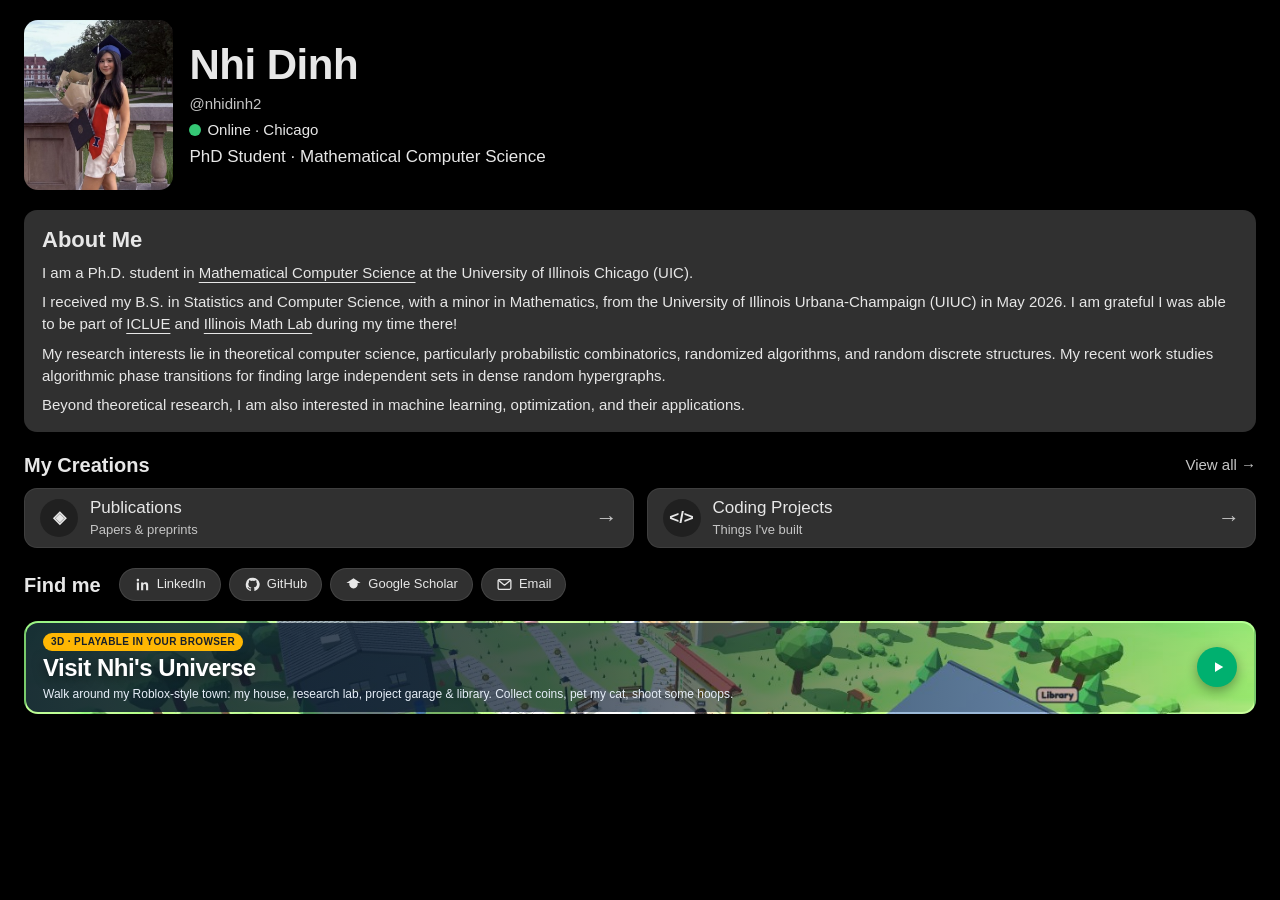
==== index.html @ 048b8894 "Replace flashy PLAY pill with a small round play button Co-Authored-By: Claude Opus 5.5 <noreply@ant" ====
<!doctype html>
<html lang="en">
<head>
  <meta charset="utf-8">
  <meta name="viewport" content="width=device-width, initial-scale=1, viewport-fit=cover">
  <meta name="description" content="Nhi Dinh — math & theoretical computer science PhD student at UIC.">
  <title>Nhi Dinh | Mathematical Computer Science</title>
  <link rel="icon" href="data:image/svg+xml,%3Csvg xmlns='http://www.w3.org/2000/svg' viewBox='0 0 32 32'%3E%3Crect fill='%23000' width='32' height='32' rx='9'/%3E%3Ctext x='16' y='22' text-anchor='middle' font-size='19' font-family='Arial' font-weight='bold' fill='white'%3Eni%3C/text%3E%3C/svg%3E">
  <link rel="stylesheet" href="css/profile.css?v=20261106-playbtn">
</head>
<body>
  <a class="skip-link" href="#main">Skip to main content</a>
  <main id="main" class="profile">

    <section class="card head-card" aria-labelledby="displayName">
      <img class="avatar-box" src="assets/nhi-photo-center.jpg" width="580" height="660" alt="Nhi Dinh in a graduation cap at the University of Illinois Urbana-Champaign">
      <div class="head-info">
        <h1 id="displayName"></h1>
        <p class="handle" id="handle"></p>
        <p class="status"><span class="dot" aria-hidden="true"></span><span id="status"></span></p>
        <p class="title" id="title"></p>
      </div>
    </section>


    <section class="card about" aria-labelledby="about-title">
      <h2 id="about-title">About Me</h2>
      <div class="bio-copy" id="aboutText"></div>
    </section>

    <section class="creations-section" aria-labelledby="creations-title">
      <div class="row-title">
        <h2 id="creations-title">My Creations</h2>
        <a href="#portfolio" id="viewAll">View all <span aria-hidden="true">→</span></a>
      </div>
      <div class="creations" id="creations"></div>
    </section>

    <footer class="contact" aria-labelledby="contact-title">
      <h2 id="contact-title">Find me</h2>
      <ul class="contact-links" id="contactLinks"></ul>
    </footer>

    <section class="universe-section" aria-label="Interactive portfolio">
      <a class="visit" href="universe/" aria-describedby="visitSub">
        <span class="visit-copy">
          <span class="visit-tag">3D · playable in your browser</span>
          <span class="visit-title">Visit Nhi's Universe</span>
          <span class="visit-sub" id="visitSub">Walk around my Roblox-style town: my house, research lab, project garage &amp; library. Collect coins, pet my cat, shoot some hoops.</span>
        </span>
        <span class="visit-play" aria-hidden="true"><svg viewBox="0 0 24 24"><path d="M8 5.5v13l11-6.5z"/></svg></span>
      </a>
    </section>

  </main>

  <dialog id="portfolioDialog" aria-labelledby="dialogTitle">
    <header class="dialog-head"><h2 id="dialogTitle" class="sr-only">Portfolio</h2><button class="dialog-close" type="button" aria-label="Close portfolio">×</button></header>
    <div id="dialogContent"></div>
  </dialog>

  <script src="js/content.js?v=20261025-random-pdf"></script>
  <script src="js/profile.js?v=20261025-mcs-link"></script>
</body>
</html>
---- css/profile.css ----
:root {
  color-scheme: dark;
  --background: #000;
  --panel: #303030;
  --text: #e7e7e7;
  --muted: #c5c5c5;
  --line: #242424;
  font-family: -apple-system, BlinkMacSystemFont, "Segoe UI", sans-serif;
  color: var(--text);
  background: var(--background);
}
* { box-sizing: border-box; }
body { margin: 0; background: var(--background); font-size: 20px; line-height: 1.5; }
button, a { -webkit-tap-highlight-color: transparent; }
button { font: inherit; color: inherit; }
a { color: inherit; }
h1, h2, h3, p { margin: 0; }
h1, h2, h3 { font-weight: 600; }
button, a { touch-action: manipulation; }
:focus-visible { outline: 3px solid #69b9ff; outline-offset: 5px; }
.skip-link { position: fixed; top: -100px; left: 24px; z-index: 10; background: #eee; color: #111; padding: 10px 16px; border-radius: 8px; }
.skip-link:focus { top: 10px; }
.sr-only { position: absolute; width: 1px; height: 1px; padding: 0; overflow: hidden; clip-path: inset(50%); white-space: nowrap; }
.profile {
  width: 100%;
  min-height: 100svh;
  margin: 0;
  padding: 24px;
  display: flex;
  flex-direction: column;
  gap: 19px;
}
.card { background: var(--panel); border-radius: 13px; }
.head-card { display: flex; flex-wrap: wrap; align-items: center; gap: 20px; min-height: 179px; background: none; border-radius: 0; }
.head-card .visit { flex: 1 1 520px; margin-left: auto; min-height: 179px; padding: 20px 24px; }
.head-card .visit-title { font-size: 32px; }
.head-card .visit-sub { font-size: 16px; }
.avatar-box { flex: 0 0 auto; width: auto; height: 220px; aspect-ratio: 967 / 1100; border-radius: 16px; background: #222; object-fit: cover; }
.head-info { min-width: 0; flex: 1 1 180px; }
.head-info h1 { font-size: 46px; line-height: 1.15; margin-bottom: 7px; letter-spacing: -.5px; }
.handle { color: var(--muted); font-size: 20px; line-height: 1.5; }
.status { display: flex; align-items: center; gap: 7px; margin-top: 10px; font-size: 20px; line-height: 1.5; }
.dot { flex: 0 0 19px; height: 19px; border-radius: 50%; background: #35c875; }
.title { font-size: 23px; margin-top: 12px; line-height: 1.5; }
.about { padding: 19px; }
.about h2 { font-size: 26px; line-height: 1.4; }
.bio-copy { margin-top: 18px; }
.bio-copy p { max-width: 1080px; margin: 0 0 16px; font-size: 20px; line-height: 1.65; letter-spacing: 0; }
.bio-copy .bio-intro { font-size: 24px; font-weight: 600; }
.bio-copy strong { color: #fff; font-weight: 600; }
.bio-copy a { color: #e7e7e7; text-underline-offset: 4px; }
.bio-email { margin-top: 20px !important; }
.research-interests { margin-top: 25px; padding-top: 21px; border-top: 1px solid #4a4a4a; }
.research-interests h3 { font-size: 22px; line-height: 1.4; }
.research-interests ul { margin: 13px 0 0; padding-left: 25px; }
.research-interests li { margin: 7px 0; font-size: 18px; line-height: 1.5; }
.row-title { display: flex; justify-content: space-between; align-items: center; gap: 12px; margin: 2px 0 14px; }
.row-title h2 { font-size: 26px; line-height: 1.5; }
.row-title a { font-size: 20px; color: var(--muted); text-decoration: none; white-space: nowrap; }
.row-title a:hover { color: #fff; text-decoration: underline; }
.creations { display: grid; grid-template-columns: repeat(2, minmax(0, 1fr)); gap: 13px; }
.creation-button { min-height: 112px; display: grid; grid-template-columns: auto 1fr auto; align-items: center; gap: 18px; padding: 19px 22px; color: var(--text); text-align: left; background: var(--panel); border: 1px solid #ffffff12; border-radius: 13px; cursor: pointer; transition: background .18s ease, border-color .18s ease, transform .18s ease; }
.creation-icon { width: 58px; height: 58px; display: grid; place-items: center; border-radius: 50%; background: #202020; font-size: 22px; font-weight: 600; }
.creation-copy { display: flex; flex-direction: column; }
.creation-copy strong { font-size: 23px; font-weight: 500; line-height: 1.35; }
.creation-copy small { color: var(--muted); font-size: 16px; line-height: 1.5; margin-top: 2px; }
.creation-arrow { color: var(--muted); font-size: 28px; transition: transform .18s ease; }
@media (hover: hover) {
  .creation-button:hover { background: #383838; border-color: #ffffff38; transform: translateY(-2px); }
  .creation-button:hover .creation-arrow { transform: translateX(4px); }
}
.badges { list-style: none; padding: 0; margin: 0; display: grid; grid-template-columns: repeat(4, minmax(0, 1fr)); gap: 12px; text-align: center; }
.badges li { font-size: 16px; line-height: 1.5; letter-spacing: .3px; }
.badge-icon { width: 93px; height: 93px; margin: 0 auto 3px; border-radius: 50%; display: grid; place-items: center; background: #222; }
.badge-icon svg { width: 32px; height: 32px; fill: none; stroke: #eaeaea; stroke-width: 1.8; stroke-linecap: round; stroke-linejoin: round; }
/* "Visit Nhi's Universe" banner: a window into the game */
.visit { position: relative; display: flex; align-items: center; justify-content: space-between; gap: 20px; min-height: 230px; padding: 26px 28px; overflow: hidden; color: #fff; text-decoration: none; border-radius: 18px; isolation: isolate;
  background: url("../assets/universe-preview.jpg") center 40% / cover no-repeat, #5cbf4a; border: 2px solid #ffffff2e;
  transition: transform .2s ease, box-shadow .2s ease; }
.visit::before { content: ""; position: absolute; inset: 0; z-index: -1; background: linear-gradient(90deg, #0b1a2ee6 0%, #0b1a2eb3 45%, #0b1a2e1a 100%); }
.visit-copy { display: flex; flex-direction: column; gap: 8px; max-width: 620px; }
.visit-tag { align-self: flex-start; padding: 3px 11px; border-radius: 99px; background: #ffb703; color: #17202b; font-size: 14px; font-weight: 700; letter-spacing: .4px; text-transform: uppercase; }
.visit-title { font-size: 38px; font-weight: 800; line-height: 1.1; letter-spacing: -.5px; text-shadow: 0 2px 12px #0008; }
.visit-sub { color: #e6eef8; font-size: 18px; line-height: 1.45; }
.visit-play { flex: 0 0 auto; display: inline-flex; align-items: center; justify-content: center; width: 56px; height: 56px; border-radius: 50%; background: #00b06f; color: #fff; box-shadow: 0 4px 12px #0005; transition: transform .15s ease, background .15s ease; }
.visit-play svg { width: 24px; height: 24px; margin-left: 3px; fill: currentColor; }
@media (hover: hover) {
  .visit:hover { transform: translateY(-2px); }
  .visit:hover .visit-play { background: #00c47c; }
}
.visit:active .visit-play { transform: scale(.95); }


/* contact row */
.contact { margin: 0; padding: 0; }
.contact h2 { font-size: 26px; line-height: 1.4; margin-bottom: 14px; }
.contact-links { list-style: none; margin: 0; padding: 0; display: flex; flex-wrap: wrap; gap: 12px; }
.contact-links a { display: inline-flex; align-items: center; gap: 10px; padding: 12px 20px; border-radius: 99px; background: var(--panel); border: 1px solid #ffffff1a; text-decoration: none; font-size: 18px; transition: background .18s ease, transform .18s ease; }
.contact-links a:hover { background: #3c3c3c; transform: translateY(-2px); }
.contact-links svg { width: 22px; height: 22px; fill: none; stroke: currentColor; stroke-width: 1.8; stroke-linecap: round; stroke-linejoin: round; }
dialog { width: min(820px, calc(100% - 32px)); max-height: calc(100dvh - 48px); padding: 24px; color: var(--text); background: #202020; border: 1px solid #555; border-radius: 16px; }
dialog::backdrop { background: #000c; }
body:has(dialog[open]) { overflow: hidden; }
.dialog-head { position: sticky; top: 0; z-index: 1; height: 0; display: flex; justify-content: flex-end; }
.dialog-head h2 { font-size: 28px; }
.dialog-close { border: 1px solid #666; border-radius: 50%; background: #333; width: 40px; height: 40px; flex: 0 0 40px; cursor: pointer; font-size: 28px; line-height: 1; }
.detail-section + .detail-section { margin-top: 28px; }
.detail-section > h3 { font-size: 23px; margin-bottom: 12px; }
.detail-entry { background: #303030; border-radius: 10px; padding: 18px; margin: 10px 0; font-size: 16px; }
.detail-entry h4 { margin: 0 0 7px; font-size: 19px; }
.detail-entry p { margin: 6px 0; }
.detail-entry .meta { color: #bcbcbc; }
.course-list { margin: 6px 0 0; padding-left: 22px; }
.course-list li { margin: 3px 0; }
.detail-entry a { display: inline-block; margin-top: 8px; text-underline-offset: 4px; }

/* Compact spacing with the original stacked sections. */
@media (min-width: 900px) {
  body { font-size: 16px; line-height: 1.45; }
  .profile {
    min-height: 100svh;
    padding: 20px 24px;
    display: flex;
    flex-direction: column;
    gap: 20px;
  }
  .profile > * { flex: 0 0 auto; }
  .head-card { flex-wrap: nowrap; gap: 16px; min-height: 88px; }
  .avatar-box { height: 170px; border-radius: 14px; }
  .head-info h1 { font-size: 42px; line-height: 1.15; margin-bottom: 4px; }
  .handle { font-size: 15px; line-height: 1.4; }
  .status { gap: 6px; margin-top: 5px; font-size: 15px; line-height: 1.4; }
  .dot { flex-basis: 12px; height: 12px; }
  .title { margin-top: 5px; font-size: 17px; line-height: 1.4; }

  .about { padding: 16px 18px; }
  .about h2 { font-size: 22px; line-height: 1.3; }
  .bio-copy { margin-top: 7px; display: block; }
  .bio-copy p { max-width: none; margin: 0 0 8px; font-size: 15px; line-height: 1.45; }
  .bio-copy p:last-child { margin-bottom: 0; }
  .bio-email { margin-top: 0 !important; }
  .research-interests { margin-top: 7px; padding-top: 7px; }
  .research-interests h3 { font-size: 15px; line-height: 1.3; }
  .research-interests ul { margin: 4px 0 0; padding-left: 22px; }
  .research-interests li { margin: 2px 0; font-size: 15px; line-height: 1.4; }

  .creations-section { grid-column: 1; min-width: 0; }
  .badges-section { grid-column: 2; min-width: 0; }
  .row-title { margin: 0 0 10px; }
  .row-title h2 { font-size: 20px; line-height: 1.3; }
  .row-title a { font-size: 15px; }
  .creation-button { min-height: 60px; gap: 12px; padding: 8px 15px; }
  .creation-icon { width: 38px; height: 38px; font-size: 17px; }
  .creation-copy strong { font-size: 17px; line-height: 1.3; }
  .creation-copy small { font-size: 13px; line-height: 1.4; margin-top: 1px; }
  .creation-arrow { font-size: 22px; }
  .badges { gap: 8px; }
  .badges li { font-size: 12px; line-height: 1.35; letter-spacing: .1px; }
  .badge-icon { width: 40px; height: 40px; margin-bottom: 3px; }
  .badge-icon svg { width: 25px; height: 25px; }

  .contact { margin: 0; padding: 0; min-width: 0; display: flex; align-items: center; gap: 18px; }
  .contact h2 { margin: 0; font-size: 20px; line-height: 1.3; }
  .contact-links { display: flex; gap: 8px; }
  .contact-links a { justify-content: center; gap: 6px; min-width: 0; padding: 6px 14px; font-size: 13px; white-space: nowrap; }
  .contact-links svg { width: 17px; height: 17px; flex: 0 0 17px; }

  .universe-section { min-width: 0; }
  .visit { height: auto; min-height: 90px; gap: 14px; padding: 10px 17px; border-radius: 14px; animation: none; }
  .visit-copy { gap: 4px; max-width: none; }
  .visit-tag { padding: 2px 8px; font-size: 10px; }
  .visit-title { font-size: 24px; }
  .visit-sub { font-size: 12px; line-height: 1.35; }
  .visit-play { width: 40px; height: 40px; }
  .visit-play svg { width: 18px; height: 18px; margin-left: 2px; }
}

@media (max-width: 899px) {
  body { font-size: 16px; }
  .profile { width: 100%; padding: 16px 14px; gap: 18px; }
  .head-card { gap: 15px; min-height: 128px; }
  .head-card .avatar-box + .head-info { flex-basis: 0; }
  .head-card .visit { flex-basis: 100%; }
  .avatar-box { height: 150px; border-radius: 14px; }
  .head-info h1 { font-size: 32px; margin-bottom: 3px; }
  .handle, .status { font-size: 15px; }
  .status { margin-top: 5px; gap: 5px; }
  .dot { flex-basis: 12px; height: 12px; }
  .title { font-size: 16px; line-height: 1.4; margin-top: 7px; }
  .about { padding: 16px; }
  .about h2, .row-title h2 { font-size: 22px; }
  .bio-copy { margin-top: 13px; }
  .bio-copy p { font-size: 16px; line-height: 1.65; margin-bottom: 13px; }
  .bio-copy .bio-intro { font-size: 19px; }
  .research-interests { margin-top: 20px; padding-top: 17px; }
  .research-interests h3 { font-size: 19px; }
  .research-interests li { font-size: 15px; }
  .row-title { margin-bottom: 10px; }
  .row-title a { font-size: 16px; }
  .creations { gap: 10px; }
  .creation-button { min-height: 92px; gap: 10px; padding: 13px; }
  .creation-icon { width: 42px; height: 42px; font-size: 16px; }
  .creation-copy strong { font-size: 17px; }
  .creation-copy small { font-size: 12px; }
  .creation-arrow { font-size: 21px; }
  .badge-icon { width: 62px; height: 62px; }
  .badge-icon svg { width: 26px; height: 26px; }
  .badges { gap: 4px; }
  .badges li { font-size: 12px; letter-spacing: 0; }
  .visit, .head-card .visit { flex-direction: column; align-items: stretch; min-height: 0; padding: 20px 18px; gap: 16px; }
  .visit::before { background: linear-gradient(180deg, #0b1a2ecc 0%, #0b1a2e99 60%, #0b1a2e55 100%); }
  .visit-title, .head-card .visit-title { font-size: 28px; }
  .visit-sub, .head-card .visit-sub { font-size: 15px; }
  .visit-tag { font-size: 12px; }
  .visit-play { align-self: flex-start; width: 48px; height: 48px; }
  .visit-play svg { width: 20px; height: 20px; }
  .contact h2 { font-size: 22px; }
  .contact-links { gap: 8px; }
  .contact-links a { font-size: 15px; padding: 10px 15px; }
}
@media (prefers-reduced-motion: reduce) { *, *::before, *::after { scroll-behavior: auto !important; transition: none !important; animation: none !important; } }
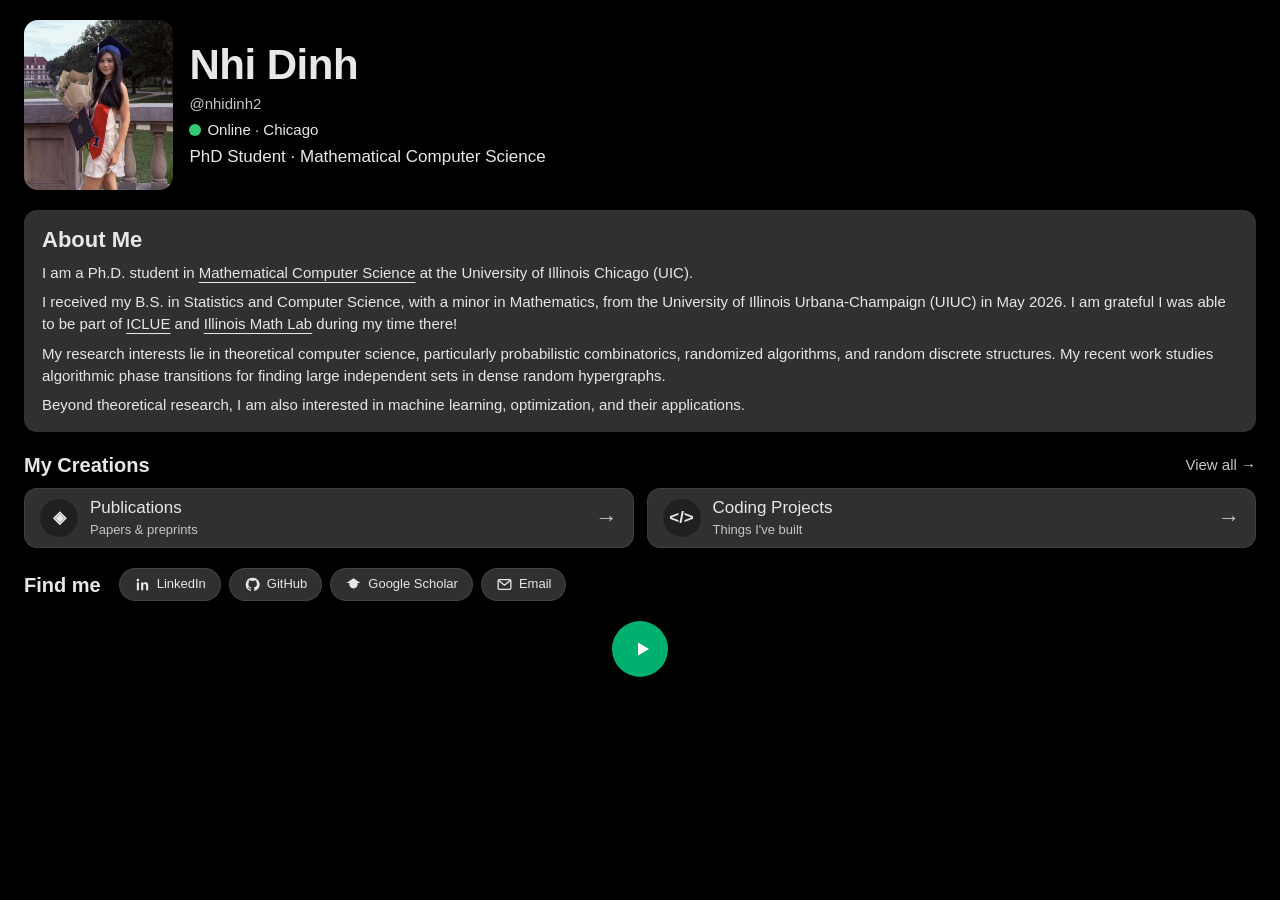
==== commit 4eb33901: "Replace the Roblox universe banner with a simple play button Co-Authored-By: Claude Opus 5.5 <norepl" ====
--- a/index.html
+++ b/index.html
@@ -6,7 +6,7 @@
   <meta name="description" content="Nhi Dinh — math & theoretical computer science PhD student at UIC.">
   <title>Nhi Dinh | Mathematical Computer Science</title>
   <link rel="icon" href="data:image/svg+xml,%3Csvg xmlns='http://www.w3.org/2000/svg' viewBox='0 0 32 32'%3E%3Crect fill='%23000' width='32' height='32' rx='9'/%3E%3Ctext x='16' y='22' text-anchor='middle' font-size='19' font-family='Arial' font-weight='bold' fill='white'%3Eni%3C/text%3E%3C/svg%3E">
-  <link rel="stylesheet" href="css/profile.css?v=20261106-playbtn">
+  <link rel="stylesheet" href="css/profile.css?v=20261106-playonly">
 </head>
 <body>
   <a class="skip-link" href="#main">Skip to main content</a>
@@ -42,14 +42,7 @@
     </footer>
 
     <section class="universe-section" aria-label="Interactive portfolio">
-      <a class="visit" href="universe/" aria-describedby="visitSub">
-        <span class="visit-copy">
-          <span class="visit-tag">3D · playable in your browser</span>
-          <span class="visit-title">Visit Nhi's Universe</span>
-          <span class="visit-sub" id="visitSub">Walk around my Roblox-style town: my house, research lab, project garage &amp; library. Collect coins, pet my cat, shoot some hoops.</span>
-        </span>
-        <span class="visit-play" aria-hidden="true"><svg viewBox="0 0 24 24"><path d="M8 5.5v13l11-6.5z"/></svg></span>
-      </a>
+      <a class="play-btn" href="universe/" aria-label="Play Nhi's Universe" title="Play Nhi's Universe"><svg viewBox="0 0 24 24" aria-hidden="true"><path d="M8 5.5v13l11-6.5z"/></svg></a>
     </section>
 
   </main>
--- a/css/profile.css
+++ b/css/profile.css
@@ -32,9 +32,6 @@
 }
 .card { background: var(--panel); border-radius: 13px; }
 .head-card { display: flex; flex-wrap: wrap; align-items: center; gap: 20px; min-height: 179px; background: none; border-radius: 0; }
-.head-card .visit { flex: 1 1 520px; margin-left: auto; min-height: 179px; padding: 20px 24px; }
-.head-card .visit-title { font-size: 32px; }
-.head-card .visit-sub { font-size: 16px; }
 .avatar-box { flex: 0 0 auto; width: auto; height: 220px; aspect-ratio: 967 / 1100; border-radius: 16px; background: #222; object-fit: cover; }
 .head-info { min-width: 0; flex: 1 1 180px; }
 .head-info h1 { font-size: 46px; line-height: 1.15; margin-bottom: 7px; letter-spacing: -.5px; }
@@ -73,22 +70,13 @@
 .badges li { font-size: 16px; line-height: 1.5; letter-spacing: .3px; }
 .badge-icon { width: 93px; height: 93px; margin: 0 auto 3px; border-radius: 50%; display: grid; place-items: center; background: #222; }
 .badge-icon svg { width: 32px; height: 32px; fill: none; stroke: #eaeaea; stroke-width: 1.8; stroke-linecap: round; stroke-linejoin: round; }
-/* "Visit Nhi's Universe" banner: a window into the game */
-.visit { position: relative; display: flex; align-items: center; justify-content: space-between; gap: 20px; min-height: 230px; padding: 26px 28px; overflow: hidden; color: #fff; text-decoration: none; border-radius: 18px; isolation: isolate;
-  background: url("../assets/universe-preview.jpg") center 40% / cover no-repeat, #5cbf4a; border: 2px solid #ffffff2e;
-  transition: transform .2s ease, box-shadow .2s ease; }
-.visit::before { content: ""; position: absolute; inset: 0; z-index: -1; background: linear-gradient(90deg, #0b1a2ee6 0%, #0b1a2eb3 45%, #0b1a2e1a 100%); }
-.visit-copy { display: flex; flex-direction: column; gap: 8px; max-width: 620px; }
-.visit-tag { align-self: flex-start; padding: 3px 11px; border-radius: 99px; background: #ffb703; color: #17202b; font-size: 14px; font-weight: 700; letter-spacing: .4px; text-transform: uppercase; }
-.visit-title { font-size: 38px; font-weight: 800; line-height: 1.1; letter-spacing: -.5px; text-shadow: 0 2px 12px #0008; }
-.visit-sub { color: #e6eef8; font-size: 18px; line-height: 1.45; }
-.visit-play { flex: 0 0 auto; display: inline-flex; align-items: center; justify-content: center; width: 56px; height: 56px; border-radius: 50%; background: #00b06f; color: #fff; box-shadow: 0 4px 12px #0005; transition: transform .15s ease, background .15s ease; }
-.visit-play svg { width: 24px; height: 24px; margin-left: 3px; fill: currentColor; }
-@media (hover: hover) {
-  .visit:hover { transform: translateY(-2px); }
-  .visit:hover .visit-play { background: #00c47c; }
-}
-.visit:active .visit-play { transform: scale(.95); }
+/* Small play button that opens Nhi's Universe */
+.universe-section { display: flex; justify-content: center; }
+.play-btn { display: inline-flex; align-items: center; justify-content: center; width: 56px; height: 56px; border-radius: 50%; background: #00b06f; color: #fff; transition: transform .15s ease, background .15s ease; }
+.play-btn svg { width: 24px; height: 24px; margin-left: 3px; fill: currentColor; }
+@media (hover: hover) { .play-btn:hover { background: #00c47c; } }
+.play-btn:active { transform: scale(.95); }
+.play-btn:focus-visible { outline: 3px solid #fff; outline-offset: 3px; }
 
 
 /* contact row */
@@ -166,13 +154,6 @@
   .contact-links svg { width: 17px; height: 17px; flex: 0 0 17px; }
 
   .universe-section { min-width: 0; }
-  .visit { height: auto; min-height: 90px; gap: 14px; padding: 10px 17px; border-radius: 14px; animation: none; }
-  .visit-copy { gap: 4px; max-width: none; }
-  .visit-tag { padding: 2px 8px; font-size: 10px; }
-  .visit-title { font-size: 24px; }
-  .visit-sub { font-size: 12px; line-height: 1.35; }
-  .visit-play { width: 40px; height: 40px; }
-  .visit-play svg { width: 18px; height: 18px; margin-left: 2px; }
 }
 
 @media (max-width: 899px) {
@@ -180,7 +161,6 @@
   .profile { width: 100%; padding: 16px 14px; gap: 18px; }
   .head-card { gap: 15px; min-height: 128px; }
   .head-card .avatar-box + .head-info { flex-basis: 0; }
-  .head-card .visit { flex-basis: 100%; }
   .avatar-box { height: 150px; border-radius: 14px; }
   .head-info h1 { font-size: 32px; margin-bottom: 3px; }
   .handle, .status { font-size: 15px; }
@@ -207,13 +187,6 @@
   .badge-icon svg { width: 26px; height: 26px; }
   .badges { gap: 4px; }
   .badges li { font-size: 12px; letter-spacing: 0; }
-  .visit, .head-card .visit { flex-direction: column; align-items: stretch; min-height: 0; padding: 20px 18px; gap: 16px; }
-  .visit::before { background: linear-gradient(180deg, #0b1a2ecc 0%, #0b1a2e99 60%, #0b1a2e55 100%); }
-  .visit-title, .head-card .visit-title { font-size: 28px; }
-  .visit-sub, .head-card .visit-sub { font-size: 15px; }
-  .visit-tag { font-size: 12px; }
-  .visit-play { align-self: flex-start; width: 48px; height: 48px; }
-  .visit-play svg { width: 20px; height: 20px; }
   .contact h2 { font-size: 22px; }
   .contact-links { gap: 8px; }
   .contact-links a { font-size: 15px; padding: 10px 15px; }
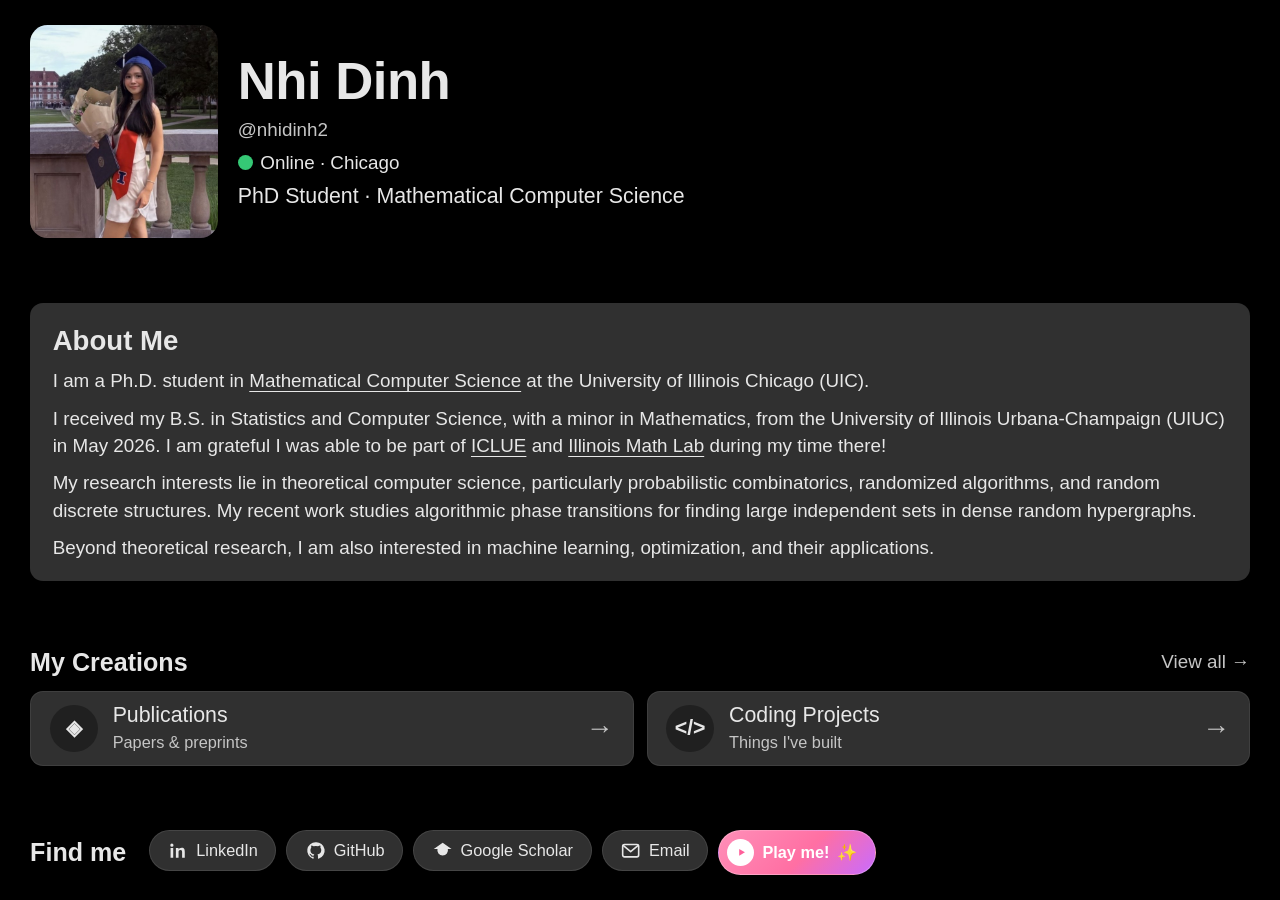
==== commit 79d0ce1c: "Add a cute Play me pill to Find me and scale the page to fit the screen Co-Authored-By: Claude Opus " ====
--- a/index.html
+++ b/index.html
@@ -6,7 +6,7 @@
   <meta name="description" content="Nhi Dinh — math & theoretical computer science PhD student at UIC.">
   <title>Nhi Dinh | Mathematical Computer Science</title>
   <link rel="icon" href="data:image/svg+xml,%3Csvg xmlns='http://www.w3.org/2000/svg' viewBox='0 0 32 32'%3E%3Crect fill='%23000' width='32' height='32' rx='9'/%3E%3Ctext x='16' y='22' text-anchor='middle' font-size='19' font-family='Arial' font-weight='bold' fill='white'%3Eni%3C/text%3E%3C/svg%3E">
-  <link rel="stylesheet" href="css/profile.css?v=20261106-playonly">
+  <link rel="stylesheet" href="css/profile.css?v=20261106-playme">
 </head>
 <body>
   <a class="skip-link" href="#main">Skip to main content</a>
@@ -41,10 +41,6 @@
       <ul class="contact-links" id="contactLinks"></ul>
     </footer>
 
-    <section class="universe-section" aria-label="Interactive portfolio">
-      <a class="play-btn" href="universe/" aria-label="Play Nhi's Universe" title="Play Nhi's Universe"><svg viewBox="0 0 24 24" aria-hidden="true"><path d="M8 5.5v13l11-6.5z"/></svg></a>
-    </section>
-
   </main>
 
   <dialog id="portfolioDialog" aria-labelledby="dialogTitle">
@@ -53,6 +49,6 @@
   </dialog>
 
   <script src="js/content.js?v=20261025-random-pdf"></script>
-  <script src="js/profile.js?v=20261025-mcs-link"></script>
+  <script src="js/profile.js?v=20261106-playme"></script>
 </body>
 </html>
--- a/css/profile.css
+++ b/css/profile.css
@@ -70,13 +70,14 @@
 .badges li { font-size: 16px; line-height: 1.5; letter-spacing: .3px; }
 .badge-icon { width: 93px; height: 93px; margin: 0 auto 3px; border-radius: 50%; display: grid; place-items: center; background: #222; }
 .badge-icon svg { width: 32px; height: 32px; fill: none; stroke: #eaeaea; stroke-width: 1.8; stroke-linecap: round; stroke-linejoin: round; }
-/* Small play button that opens Nhi's Universe */
-.universe-section { display: flex; justify-content: center; }
-.play-btn { display: inline-flex; align-items: center; justify-content: center; width: 56px; height: 56px; border-radius: 50%; background: #00b06f; color: #fff; transition: transform .15s ease, background .15s ease; }
-.play-btn svg { width: 24px; height: 24px; margin-left: 3px; fill: currentColor; }
-@media (hover: hover) { .play-btn:hover { background: #00c47c; } }
-.play-btn:active { transform: scale(.95); }
-.play-btn:focus-visible { outline: 3px solid #fff; outline-offset: 3px; }
+/* "Play me!" pill in the Find me row: opens Nhi's Universe */
+.contact-links .play-me { position: relative; gap: 8px; padding-left: 8px; color: #fff; font-weight: 700; background: linear-gradient(135deg, #ff8fb8, #ff6fa3 55%, #c86bff); border-color: #ffffff40; }
+.contact-links .play-me:hover { background: linear-gradient(135deg, #ff9ec2, #ff7fae 55%, #d27dff); transform: translateY(-2px) rotate(-2deg); }
+.contact-links .play-me:active { transform: scale(.96); }
+.contact-links .play-me .play-me-icon { display: inline-flex; align-items: center; justify-content: center; width: 30px; height: 30px; flex: 0 0 30px; border-radius: 50%; background: #fff; color: #ff5f9a; }
+.contact-links .play-me .play-me-icon svg { width: 13px; height: 13px; margin-left: 2px; fill: currentColor; stroke: none; }
+.contact-links .play-me .sparkle { display: inline-block; transition: transform .3s ease; }
+@media (hover: hover) { .contact-links .play-me:hover .sparkle { transform: rotate(20deg) scale(1.2); } }
 
 
 /* contact row */
@@ -102,58 +103,61 @@
 .course-list li { margin: 3px 0; }
 .detail-entry a { display: inline-block; margin-top: 8px; text-underline-offset: 4px; }
 
-/* Compact spacing with the original stacked sections. */
 @media (min-width: 900px) {
-  body { font-size: 16px; line-height: 1.45; }
+  :root { --u: clamp(.8px, min(calc(100svh / 660), calc(100vw / 1020)), 2.2px); }
+  body { font-size: calc(16 * var(--u)); line-height: 1.45; }
   .profile {
     min-height: 100svh;
-    padding: 20px 24px;
+    padding: calc(20 * var(--u)) calc(24 * var(--u));
     display: flex;
     flex-direction: column;
-    gap: 20px;
+    gap: calc(20 * var(--u));
+    justify-content: space-between;
   }
   .profile > * { flex: 0 0 auto; }
-  .head-card { flex-wrap: nowrap; gap: 16px; min-height: 88px; }
-  .avatar-box { height: 170px; border-radius: 14px; }
-  .head-info h1 { font-size: 42px; line-height: 1.15; margin-bottom: 4px; }
-  .handle { font-size: 15px; line-height: 1.4; }
-  .status { gap: 6px; margin-top: 5px; font-size: 15px; line-height: 1.4; }
-  .dot { flex-basis: 12px; height: 12px; }
-  .title { margin-top: 5px; font-size: 17px; line-height: 1.4; }
+  .head-card { flex-wrap: nowrap; gap: calc(16 * var(--u)); min-height: calc(88 * var(--u)); }
+  .avatar-box { height: calc(170 * var(--u)); border-radius: calc(14 * var(--u)); }
+  .head-info h1 { font-size: calc(42 * var(--u)); line-height: 1.15; margin-bottom: calc(4 * var(--u)); }
+  .handle { font-size: calc(15 * var(--u)); line-height: 1.4; }
+  .status { gap: calc(6 * var(--u)); margin-top: calc(5 * var(--u)); font-size: calc(15 * var(--u)); line-height: 1.4; }
+  .dot { flex-basis: calc(12 * var(--u)); height: calc(12 * var(--u)); }
+  .title { margin-top: calc(5 * var(--u)); font-size: calc(17 * var(--u)); line-height: 1.4; }
 
-  .about { padding: 16px 18px; }
-  .about h2 { font-size: 22px; line-height: 1.3; }
-  .bio-copy { margin-top: 7px; display: block; }
-  .bio-copy p { max-width: none; margin: 0 0 8px; font-size: 15px; line-height: 1.45; }
+  .about { padding: calc(16 * var(--u)) calc(18 * var(--u)); }
+  .about h2 { font-size: calc(22 * var(--u)); line-height: 1.3; }
+  .bio-copy { margin-top: calc(7 * var(--u)); display: block; }
+  .bio-copy p { max-width: none; margin: 0 0 calc(8 * var(--u)); font-size: calc(15 * var(--u)); line-height: 1.45; }
   .bio-copy p:last-child { margin-bottom: 0; }
   .bio-email { margin-top: 0 !important; }
-  .research-interests { margin-top: 7px; padding-top: 7px; }
-  .research-interests h3 { font-size: 15px; line-height: 1.3; }
-  .research-interests ul { margin: 4px 0 0; padding-left: 22px; }
-  .research-interests li { margin: 2px 0; font-size: 15px; line-height: 1.4; }
+  .research-interests { margin-top: calc(7 * var(--u)); padding-top: calc(7 * var(--u)); }
+  .research-interests h3 { font-size: calc(15 * var(--u)); line-height: 1.3; }
+  .research-interests ul { margin: calc(4 * var(--u)) 0 0; padding-left: calc(22 * var(--u)); }
+  .research-interests li { margin: calc(2 * var(--u)) 0; font-size: calc(15 * var(--u)); line-height: 1.4; }
 
   .creations-section { grid-column: 1; min-width: 0; }
   .badges-section { grid-column: 2; min-width: 0; }
-  .row-title { margin: 0 0 10px; }
-  .row-title h2 { font-size: 20px; line-height: 1.3; }
-  .row-title a { font-size: 15px; }
-  .creation-button { min-height: 60px; gap: 12px; padding: 8px 15px; }
-  .creation-icon { width: 38px; height: 38px; font-size: 17px; }
-  .creation-copy strong { font-size: 17px; line-height: 1.3; }
-  .creation-copy small { font-size: 13px; line-height: 1.4; margin-top: 1px; }
-  .creation-arrow { font-size: 22px; }
-  .badges { gap: 8px; }
-  .badges li { font-size: 12px; line-height: 1.35; letter-spacing: .1px; }
-  .badge-icon { width: 40px; height: 40px; margin-bottom: 3px; }
-  .badge-icon svg { width: 25px; height: 25px; }
+  .row-title { margin: 0 0 calc(10 * var(--u)); }
+  .row-title h2 { font-size: calc(20 * var(--u)); line-height: 1.3; }
+  .row-title a { font-size: calc(15 * var(--u)); }
+  .creation-button { min-height: calc(60 * var(--u)); gap: calc(12 * var(--u)); padding: calc(8 * var(--u)) calc(15 * var(--u)); }
+  .creation-icon { width: calc(38 * var(--u)); height: calc(38 * var(--u)); font-size: calc(17 * var(--u)); }
+  .creation-copy strong { font-size: calc(17 * var(--u)); line-height: 1.3; }
+  .creation-copy small { font-size: calc(13 * var(--u)); line-height: 1.4; margin-top: calc(1 * var(--u)); }
+  .creation-arrow { font-size: calc(22 * var(--u)); }
+  .badges { gap: calc(8 * var(--u)); }
+  .badges li { font-size: calc(12 * var(--u)); line-height: 1.35; letter-spacing: .1px; }
+  .badge-icon { width: calc(40 * var(--u)); height: calc(40 * var(--u)); margin-bottom: calc(3 * var(--u)); }
+  .badge-icon svg { width: calc(25 * var(--u)); height: calc(25 * var(--u)); }
 
-  .contact { margin: 0; padding: 0; min-width: 0; display: flex; align-items: center; gap: 18px; }
-  .contact h2 { margin: 0; font-size: 20px; line-height: 1.3; }
-  .contact-links { display: flex; gap: 8px; }
-  .contact-links a { justify-content: center; gap: 6px; min-width: 0; padding: 6px 14px; font-size: 13px; white-space: nowrap; }
-  .contact-links svg { width: 17px; height: 17px; flex: 0 0 17px; }
+  .contact { margin: 0; padding: 0; min-width: 0; display: flex; align-items: center; gap: calc(18 * var(--u)); }
+  .contact h2 { margin: 0; font-size: calc(20 * var(--u)); line-height: 1.3; }
+  .contact-links { display: flex; gap: calc(8 * var(--u)); }
+  .contact-links a { justify-content: center; gap: calc(6 * var(--u)); min-width: 0; padding: calc(6 * var(--u)) calc(14 * var(--u)); font-size: calc(13 * var(--u)); white-space: nowrap; }
+  .contact-links svg { width: calc(17 * var(--u)); height: calc(17 * var(--u)); flex: 0 0 calc(17 * var(--u)); }
+  .contact-links .play-me { padding-left: calc(6 * var(--u)); }
+  .contact-links .play-me .play-me-icon { width: calc(22 * var(--u)); height: calc(22 * var(--u)); flex-basis: calc(22 * var(--u)); }
+  .contact-links .play-me .play-me-icon svg { width: calc(10 * var(--u)); height: calc(10 * var(--u)); flex-basis: auto; }
 
-  .universe-section { min-width: 0; }
 }
 
 @media (max-width: 899px) {
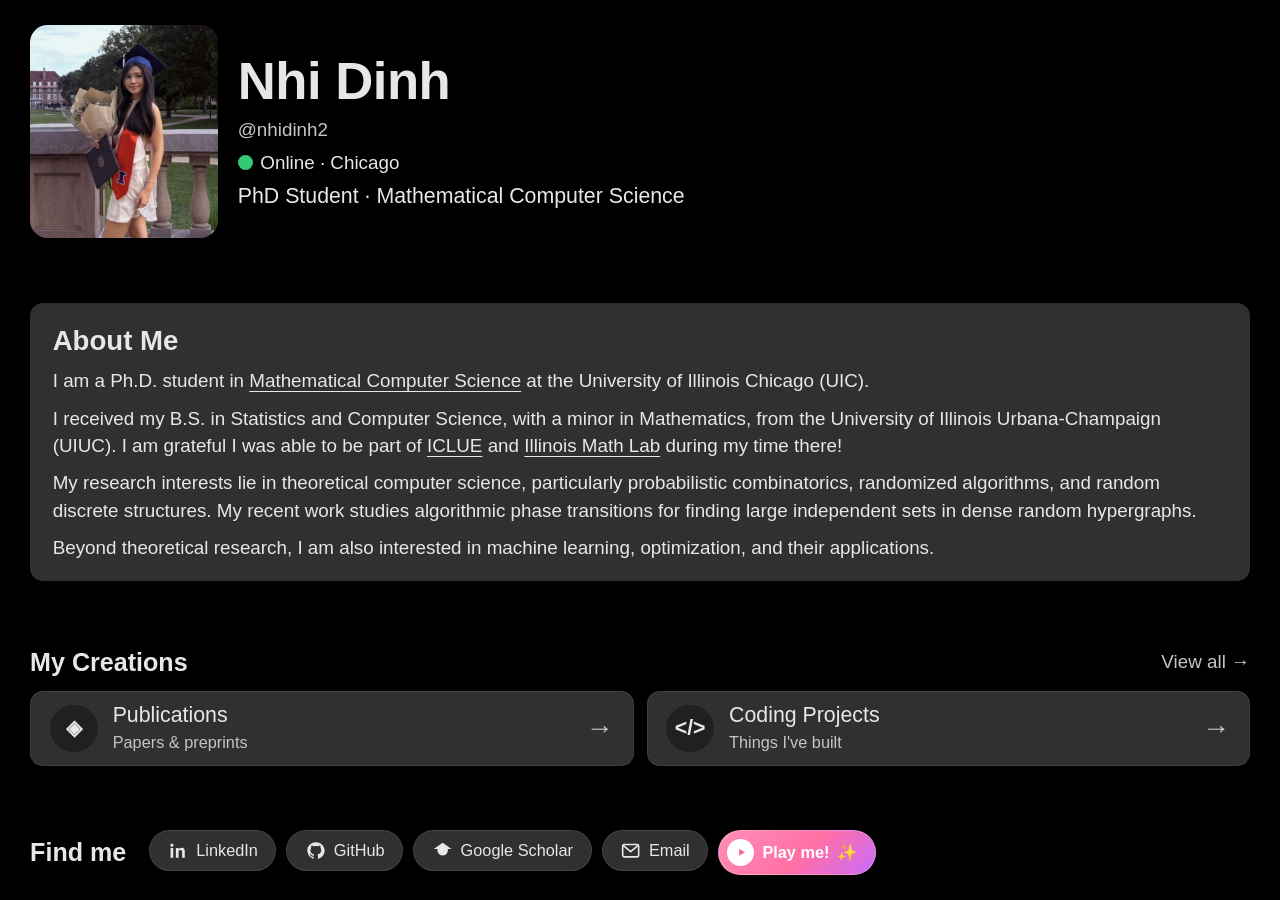
==== commit 8bb7dc35: "Remove graduation date from profile bio Co-Authored-By: Claude Opus 5.5 <noreply@anthropic.com>" ====
--- a/index.html
+++ b/index.html
@@ -48,7 +48,7 @@
     <div id="dialogContent"></div>
   </dialog>
 
-  <script src="js/content.js?v=20261025-random-pdf"></script>
+  <script src="js/content.js?v=20261106-bio"></script>
   <script src="js/profile.js?v=20261106-playme"></script>
 </body>
 </html>
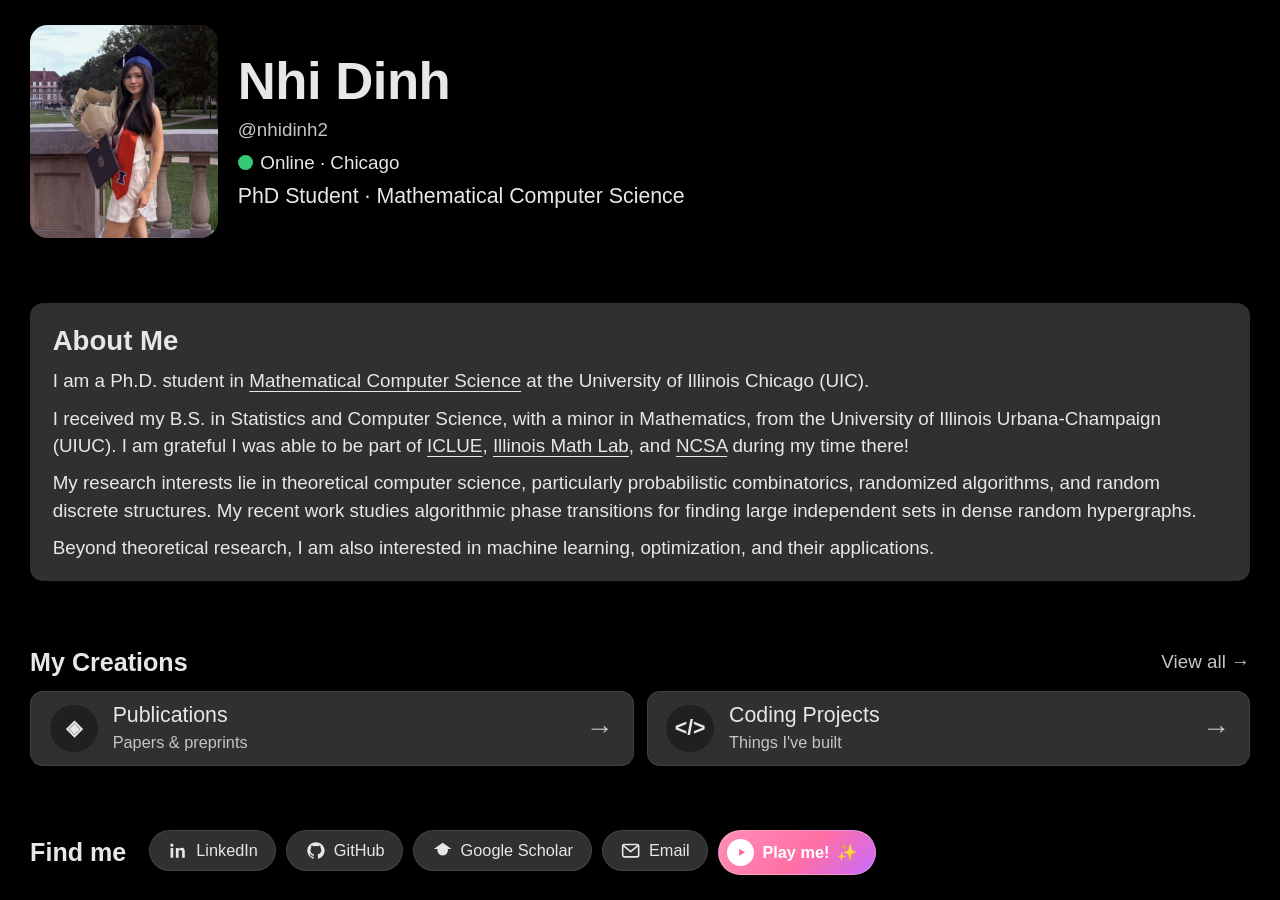
==== commit 8749aa9b: "Add NCSA to the groups in the profile bio Co-Authored-By: Claude Opus 5.5 <noreply@anthropic.com>" ====
--- a/index.html
+++ b/index.html
@@ -48,7 +48,7 @@
     <div id="dialogContent"></div>
   </dialog>
 
-  <script src="js/content.js?v=20261106-bio"></script>
-  <script src="js/profile.js?v=20261106-playme"></script>
+  <script src="js/content.js?v=20261106-ncsa"></script>
+  <script src="js/profile.js?v=20261106-ncsa"></script>
 </body>
 </html>
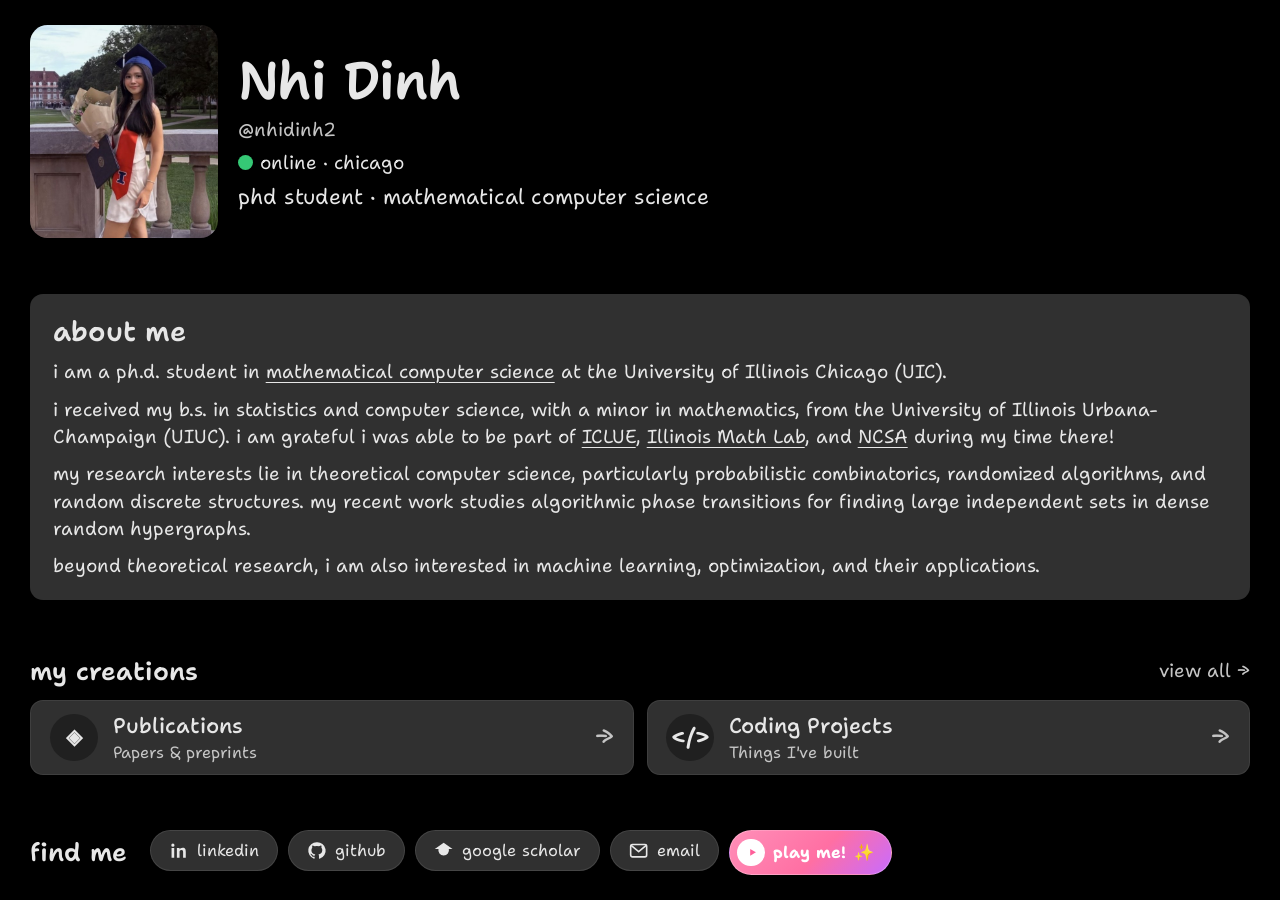
==== commit de50b2a9: "Use Shantell Sans and a lowercase style on the homepage Load Shantell Sans from Google Fonts as the " ====
--- a/index.html
+++ b/index.html
@@ -6,7 +6,10 @@
   <meta name="description" content="Nhi Dinh — math & theoretical computer science PhD student at UIC.">
   <title>Nhi Dinh | Mathematical Computer Science</title>
   <link rel="icon" href="data:image/svg+xml,%3Csvg xmlns='http://www.w3.org/2000/svg' viewBox='0 0 32 32'%3E%3Crect fill='%23000' width='32' height='32' rx='9'/%3E%3Ctext x='16' y='22' text-anchor='middle' font-size='19' font-family='Arial' font-weight='bold' fill='white'%3Eni%3C/text%3E%3C/svg%3E">
-  <link rel="stylesheet" href="css/profile.css?v=20261106-playme">
+  <link rel="preconnect" href="https://fonts.googleapis.com">
+  <link rel="preconnect" href="https://fonts.gstatic.com" crossorigin>
+  <link rel="stylesheet" href="https://fonts.googleapis.com/css2?family=Shantell+Sans:ital,wght@0,300..800;1,300..800&display=swap">
+  <link rel="stylesheet" href="css/profile.css?v=20261119-shantell">
 </head>
 <body>
   <a class="skip-link" href="#main">Skip to main content</a>
--- a/css/profile.css
+++ b/css/profile.css
@@ -5,12 +5,13 @@
   --text: #e7e7e7;
   --muted: #c5c5c5;
   --line: #242424;
-  font-family: -apple-system, BlinkMacSystemFont, "Segoe UI", sans-serif;
+  font-family: "Shantell Sans", -apple-system, BlinkMacSystemFont, "Segoe UI", sans-serif;
   color: var(--text);
   background: var(--background);
 }
 * { box-sizing: border-box; }
-body { margin: 0; background: var(--background); font-size: 20px; line-height: 1.5; }
+body { margin: 0; background: var(--background); font-size: 20px; line-height: 1.5; text-transform: lowercase; }
+.keep-case, #displayName { text-transform: none; }
 button, a { -webkit-tap-highlight-color: transparent; }
 button { font: inherit; color: inherit; }
 a { color: inherit; }
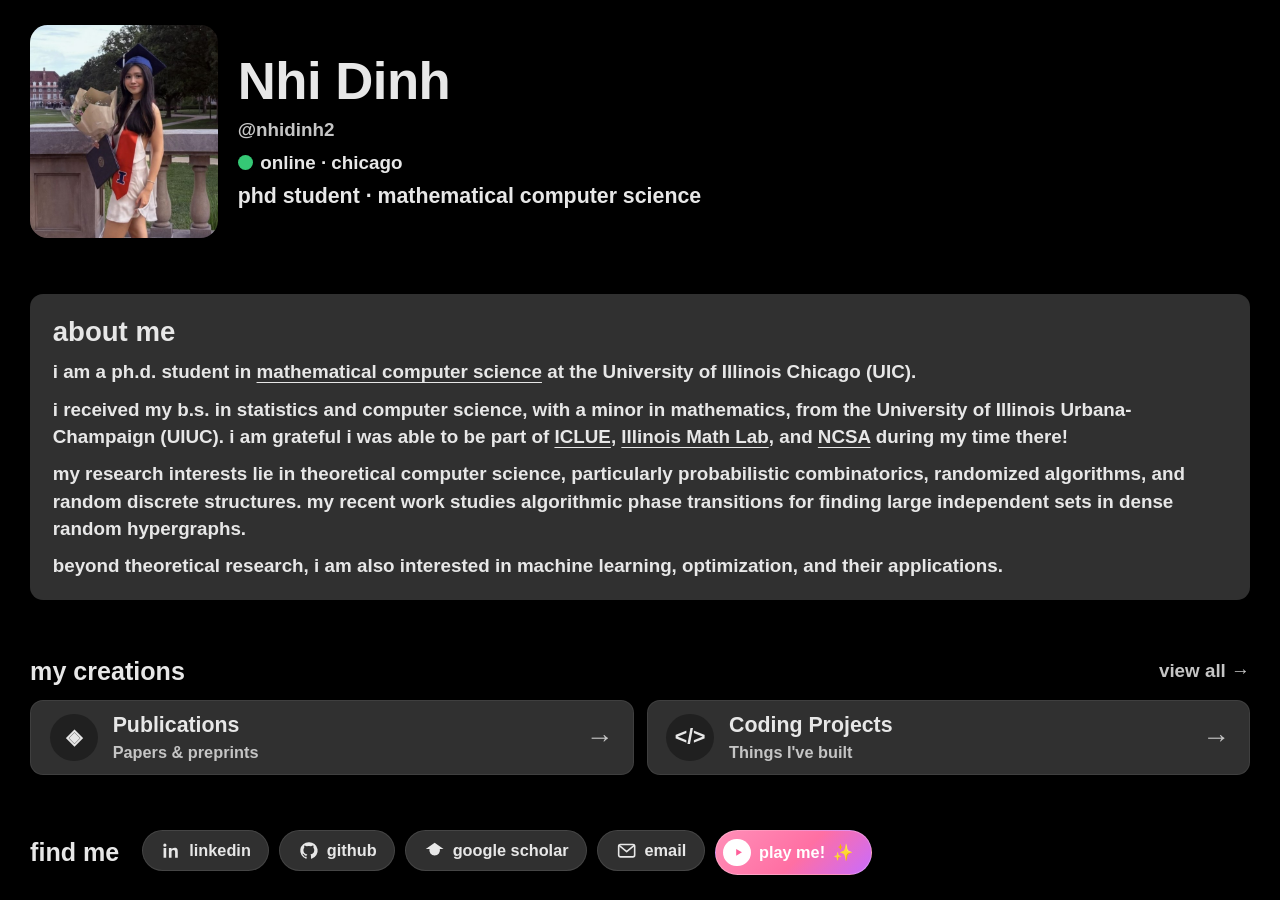
==== commit f59c6595: "Refresh homepage font stylesheet and remove unused font downloads" ====
--- a/index.html
+++ b/index.html
@@ -6,10 +6,7 @@
   <meta name="description" content="Nhi Dinh — math & theoretical computer science PhD student at UIC.">
   <title>Nhi Dinh | Mathematical Computer Science</title>
   <link rel="icon" href="data:image/svg+xml,%3Csvg xmlns='http://www.w3.org/2000/svg' viewBox='0 0 32 32'%3E%3Crect fill='%23000' width='32' height='32' rx='9'/%3E%3Ctext x='16' y='22' text-anchor='middle' font-size='19' font-family='Arial' font-weight='bold' fill='white'%3Eni%3C/text%3E%3C/svg%3E">
-  <link rel="preconnect" href="https://fonts.googleapis.com">
-  <link rel="preconnect" href="https://fonts.gstatic.com" crossorigin>
-  <link rel="stylesheet" href="https://fonts.googleapis.com/css2?family=Shantell+Sans:ital,wght@0,300..800;1,300..800&display=swap">
-  <link rel="stylesheet" href="css/profile.css?v=20261119-shantell">
+  <link rel="stylesheet" href="css/profile.css?v=20261123-trebuchet-bold">
 </head>
 <body>
   <a class="skip-link" href="#main">Skip to main content</a>
@@ -52,6 +49,6 @@
   </dialog>
 
   <script src="js/content.js?v=20261106-ncsa"></script>
-  <script src="js/profile.js?v=20261106-ncsa"></script>
+  <script src="js/profile.js?v=20261119-shantell"></script>
 </body>
 </html>
--- a/css/profile.css
+++ b/css/profile.css
@@ -5,7 +5,8 @@
   --text: #e7e7e7;
   --muted: #c5c5c5;
   --line: #242424;
-  font-family: "Shantell Sans", -apple-system, BlinkMacSystemFont, "Segoe UI", sans-serif;
+  font-family: "Trebuchet MS", Arial, sans-serif;
+  font-weight: 700;
   color: var(--text);
   background: var(--background);
 }
@@ -16,7 +17,7 @@
 button { font: inherit; color: inherit; }
 a { color: inherit; }
 h1, h2, h3, p { margin: 0; }
-h1, h2, h3 { font-weight: 600; }
+h1, h2, h3 { font-weight: 700; }
 button, a { touch-action: manipulation; }
 :focus-visible { outline: 3px solid #69b9ff; outline-offset: 5px; }
 .skip-link { position: fixed; top: -100px; left: 24px; z-index: 10; background: #eee; color: #111; padding: 10px 16px; border-radius: 8px; }
@@ -44,8 +45,8 @@
 .about h2 { font-size: 26px; line-height: 1.4; }
 .bio-copy { margin-top: 18px; }
 .bio-copy p { max-width: 1080px; margin: 0 0 16px; font-size: 20px; line-height: 1.65; letter-spacing: 0; }
-.bio-copy .bio-intro { font-size: 24px; font-weight: 600; }
-.bio-copy strong { color: #fff; font-weight: 600; }
+.bio-copy .bio-intro { font-size: 24px; font-weight: 700; }
+.bio-copy strong { color: #fff; font-weight: 700; }
 .bio-copy a { color: #e7e7e7; text-underline-offset: 4px; }
 .bio-email { margin-top: 20px !important; }
 .research-interests { margin-top: 25px; padding-top: 21px; border-top: 1px solid #4a4a4a; }
@@ -58,9 +59,9 @@
 .row-title a:hover { color: #fff; text-decoration: underline; }
 .creations { display: grid; grid-template-columns: repeat(2, minmax(0, 1fr)); gap: 13px; }
 .creation-button { min-height: 112px; display: grid; grid-template-columns: auto 1fr auto; align-items: center; gap: 18px; padding: 19px 22px; color: var(--text); text-align: left; background: var(--panel); border: 1px solid #ffffff12; border-radius: 13px; cursor: pointer; transition: background .18s ease, border-color .18s ease, transform .18s ease; }
-.creation-icon { width: 58px; height: 58px; display: grid; place-items: center; border-radius: 50%; background: #202020; font-size: 22px; font-weight: 600; }
+.creation-icon { width: 58px; height: 58px; display: grid; place-items: center; border-radius: 50%; background: #202020; font-size: 22px; font-weight: 700; }
 .creation-copy { display: flex; flex-direction: column; }
-.creation-copy strong { font-size: 23px; font-weight: 500; line-height: 1.35; }
+.creation-copy strong { font-size: 23px; font-weight: 700; line-height: 1.35; }
 .creation-copy small { color: var(--muted); font-size: 16px; line-height: 1.5; margin-top: 2px; }
 .creation-arrow { color: var(--muted); font-size: 28px; transition: transform .18s ease; }
 @media (hover: hover) {
